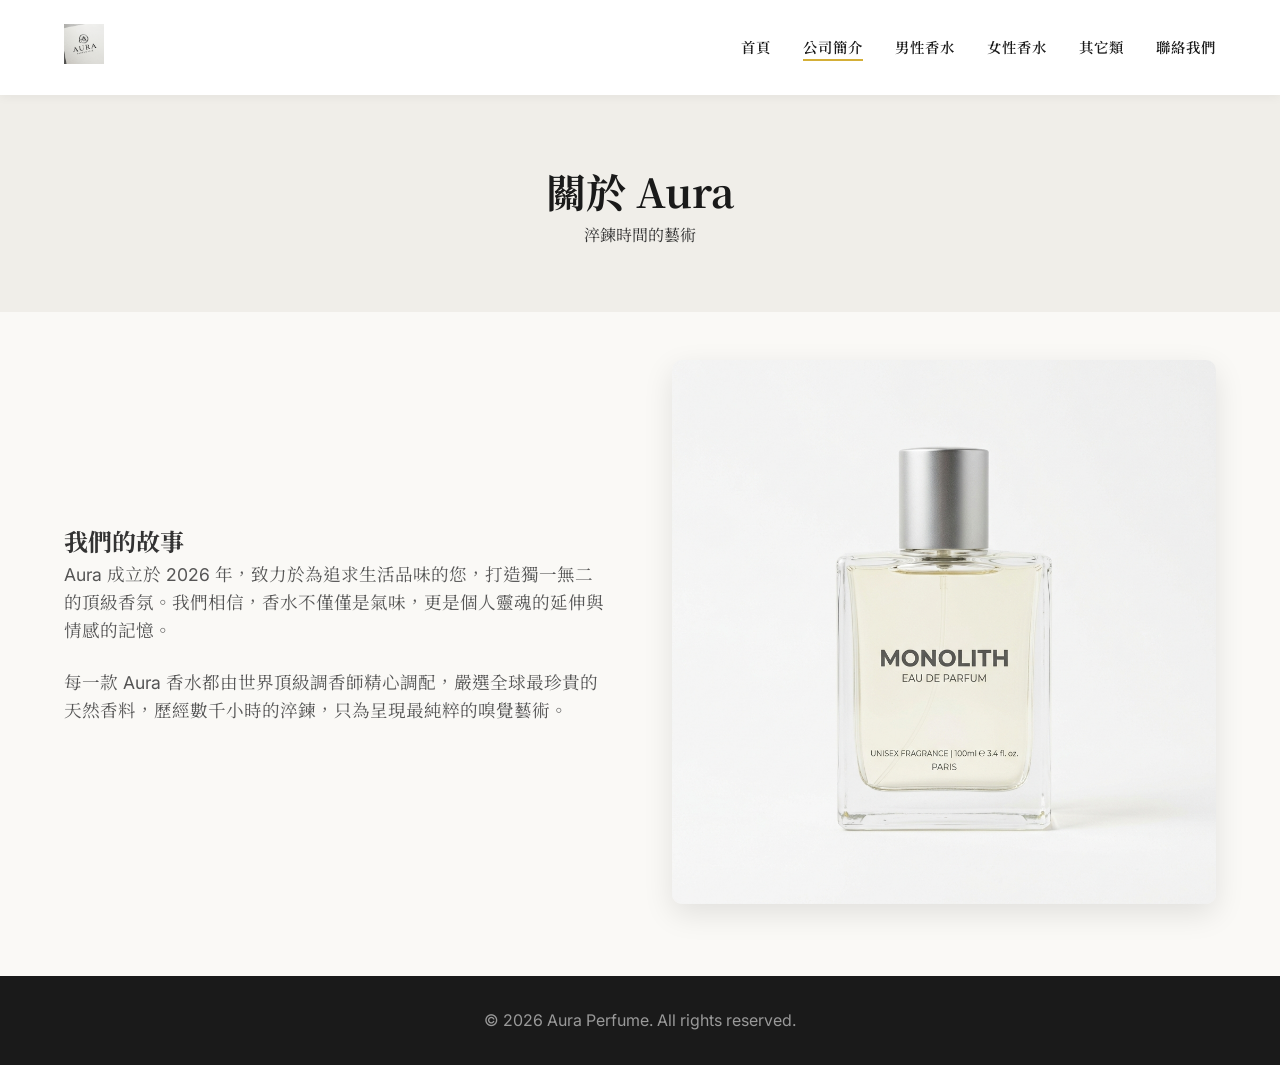
==== about.html @ 18f112ca "Add files via upload" ====
<!DOCTYPE html>
<html lang="zh-TW">
<head>
    <meta charset="UTF-8">
    <meta name="viewport" content="width=device-width, initial-scale=1.0">
    <title>公司簡介 | Aura 香水</title>
    <link rel="stylesheet" href="css/style.css">
    <link href="https://fonts.googleapis.com/css2?family=Noto+Serif+TC:wght@300;400;700&family=Inter:wght@300;400;600&display=swap" rel="stylesheet">
</head>
<body>
    <nav class="navbar">
        <div class="logo">
            <a href="index.html"><img src="images/logo.png" alt="Aura Logo" id="logo-img" onerror="this.src='images/logo.webp'"></a>
        </div>
        <ul class="nav-links">
            <li><a href="index.html">首頁</a></li>
            <li><a href="about.html" class="active">公司簡介</a></li>
            <li><a href="men.html">男性香水</a></li>
            <li><a href="women.html">女性香水</a></li>
            <li><a href="other.html">其它類</a></li>
            <li><a href="contact.html">聯絡我們</a></li>
        </ul>
    </nav>

    <header class="page-header">
        <h1>關於 Aura</h1>
        <p>淬鍊時間的藝術</p>
    </header>

    <main class="about-content">
        <div class="about-text">
            <h2>我們的故事</h2>
            <p>Aura 成立於 2026 年，致力於為追求生活品味的您，打造獨一無二的頂級香氛。我們相信，香水不僅僅是氣味，更是個人靈魂的延伸與情感的記憶。</p>
            <p>每一款 Aura 香水都由世界頂級調香師精心調配，嚴選全球最珍貴的天然香料，歷經數千小時的淬鍊，只為呈現最純粹的嗅覺藝術。</p>
        </div>
        <div class="about-image">
            <img src="images/perfume_o_1.png" alt="About Aura" onerror="this.src='images/perfume_o_1.webp'">
        </div>
    </main>

    <footer>
        <p>&copy; 2026 Aura Perfume. All rights reserved.</p>
    </footer>

    <script src="js/products.js"></script>
    <script src="js/main.js"></script>
</body>
</html>
---- css/style.css ----
/* css/style.css */
:root {
    --primary-color: #1a1a1a;
    --secondary-color: #d4af37; /* gold */
    --bg-color: #faf9f6; /* off-white */
    --text-color: #333;
    --light-text: #fff;
    --transition: all 0.3s ease;
}

* {
    margin: 0;
    padding: 0;
    box-sizing: border-box;
}

body {
    font-family: 'Inter', 'Noto Serif TC', serif;
    background-color: var(--bg-color);
    color: var(--text-color);
    line-height: 1.6;
}

h1, h2, h3, .logo {
    font-family: 'Noto Serif TC', serif;
}

/* Navbar */
.navbar {
    display: flex;
    justify-content: space-between;
    align-items: center;
    padding: 1.5rem 5%;
    background-color: rgba(255, 255, 255, 0.95);
    position: sticky;
    top: 0;
    z-index: 1000;
    box-shadow: 0 2px 10px rgba(0,0,0,0.05);
    backdrop-filter: blur(10px);
}

.logo img {
    height: 40px;
    transition: var(--transition);
}

.logo img:hover {
    transform: scale(1.05);
}

.nav-links {
    list-style: none;
    display: flex;
    gap: 2rem;
}

.nav-links a {
    text-decoration: none;
    color: var(--primary-color);
    font-weight: 600;
    text-transform: uppercase;
    letter-spacing: 1px;
    font-size: 0.9rem;
    transition: var(--transition);
    position: relative;
}

.nav-links a::after {
    content: '';
    position: absolute;
    bottom: -5px;
    left: 0;
    width: 0;
    height: 2px;
    background-color: var(--secondary-color);
    transition: var(--transition);
}

.nav-links a:hover::after, .nav-links a.active::after {
    width: 100%;
}

/* Hero Section */
.hero {
    height: 80vh;
    background-color: #333;
    background-image: linear-gradient(rgba(0, 0, 0, 0.5), rgba(0, 0, 0, 0.5)), url('../images/perfume_m_1.webp');
    background-position: center;
    background-size: cover;
    display: flex;
    align-items: center;
    justify-content: center;
    text-align: center;
    color: var(--light-text);
}

.hero-content h1 {
    font-size: 4rem;
    margin-bottom: 1rem;
    animation: fadeInDown 1s ease;
}

.hero-content p {
    font-size: 1.2rem;
    margin-bottom: 2rem;
    animation: fadeInUp 1s ease 0.3s;
    animation-fill-mode: both;
}

.btn {
    display: inline-block;
    padding: 1rem 2.5rem;
    background-color: var(--secondary-color);
    color: var(--light-text);
    text-decoration: none;
    font-weight: 600;
    border-radius: 30px;
    transition: var(--transition);
    border: 2px solid var(--secondary-color);
    cursor: pointer;
}

.btn:hover {
    background-color: transparent;
    color: var(--secondary-color);
}

/* Page Header */
.page-header {
    padding: 4rem 5%;
    text-align: center;
    background-color: #f0eee9;
    margin-bottom: 3rem;
}

.page-header h1 {
    font-size: 2.5rem;
    color: var(--primary-color);
}

/* Product Grid */
.product-grid {
    display: grid;
    grid-template-columns: repeat(auto-fill, minmax(250px, 1fr));
    gap: 2rem;
    padding: 0 5% 3rem;
}

.product-card {
    background: #fff;
    border-radius: 10px;
    overflow: hidden;
    box-shadow: 0 5px 15px rgba(0,0,0,0.05);
    transition: var(--transition);
    cursor: pointer;
    text-align: center;
    padding-bottom: 1.5rem;
    text-decoration: none;
    color: inherit;
    display: block;
}

.product-card:hover {
    transform: translateY(-10px);
    box-shadow: 0 15px 30px rgba(0,0,0,0.1);
}

.product-image {
    width: 100%;
    height: 300px;
    object-fit: cover;
    transition: var(--transition);
}

.product-card:hover .product-image {
    transform: scale(1.05);
}

.product-card h3 {
    margin: 1.5rem 0 0.5rem;
    font-size: 1.2rem;
}

.product-card p {
    color: var(--secondary-color);
    font-weight: 600;
}

/* Product Detail */
.product-detail {
    display: flex;
    flex-wrap: wrap;
    gap: 4rem;
    padding: 4rem 5%;
    max-width: 1200px;
    margin: 0 auto;
}

.product-detail-img {
    flex: 1;
    min-width: 300px;
}

.product-detail-img img {
    width: 100%;
    border-radius: 10px;
    box-shadow: 0 10px 30px rgba(0,0,0,0.1);
}

.product-detail-info {
    flex: 1;
    min-width: 300px;
    display: flex;
    flex-direction: column;
    justify-content: center;
}

.product-detail-info h1 {
    font-size: 2.5rem;
    margin-bottom: 1rem;
}

.product-price {
    font-size: 1.5rem;
    color: var(--secondary-color);
    font-weight: 600;
    margin-bottom: 2rem;
}

.product-desc {
    margin-bottom: 2rem;
    color: #666;
}

/* About Section */
.about-content {
    display: flex;
    flex-wrap: wrap;
    gap: 4rem;
    padding: 0 5% 4rem;
    align-items: center;
}

.about-text {
    flex: 1;
    min-width: 300px;
}

.about-text p {
    margin-bottom: 1.5rem;
    font-size: 1.1rem;
    color: #555;
}

.about-image {
    flex: 1;
    min-width: 300px;
}

.about-image img {
    width: 100%;
    border-radius: 10px;
    box-shadow: 0 10px 30px rgba(0,0,0,0.1);
}

/* Forms */
.contact-form {
    max-width: 600px;
    margin: 0 auto 4rem;
    padding: 0 5%;
}

.form-group {
    margin-bottom: 1.5rem;
}

.form-group input, .form-group textarea {
    width: 100%;
    padding: 1rem;
    border: 1px solid #ddd;
    border-radius: 5px;
    font-family: inherit;
    transition: var(--transition);
}

.form-group input:focus, .form-group textarea:focus {
    outline: none;
    border-color: var(--secondary-color);
}

.form-group textarea {
    height: 150px;
    resize: vertical;
}

/* Footer */
footer {
    text-align: center;
    padding: 2rem;
    background-color: var(--primary-color);
    color: #999;
    margin-top: auto;
}

/* Animations */
@keyframes fadeInDown {
    from { opacity: 0; transform: translateY(-30px); }
    to { opacity: 1; transform: translateY(0); }
}

@keyframes fadeInUp {
    from { opacity: 0; transform: translateY(30px); }
    to { opacity: 1; transform: translateY(0); }
}
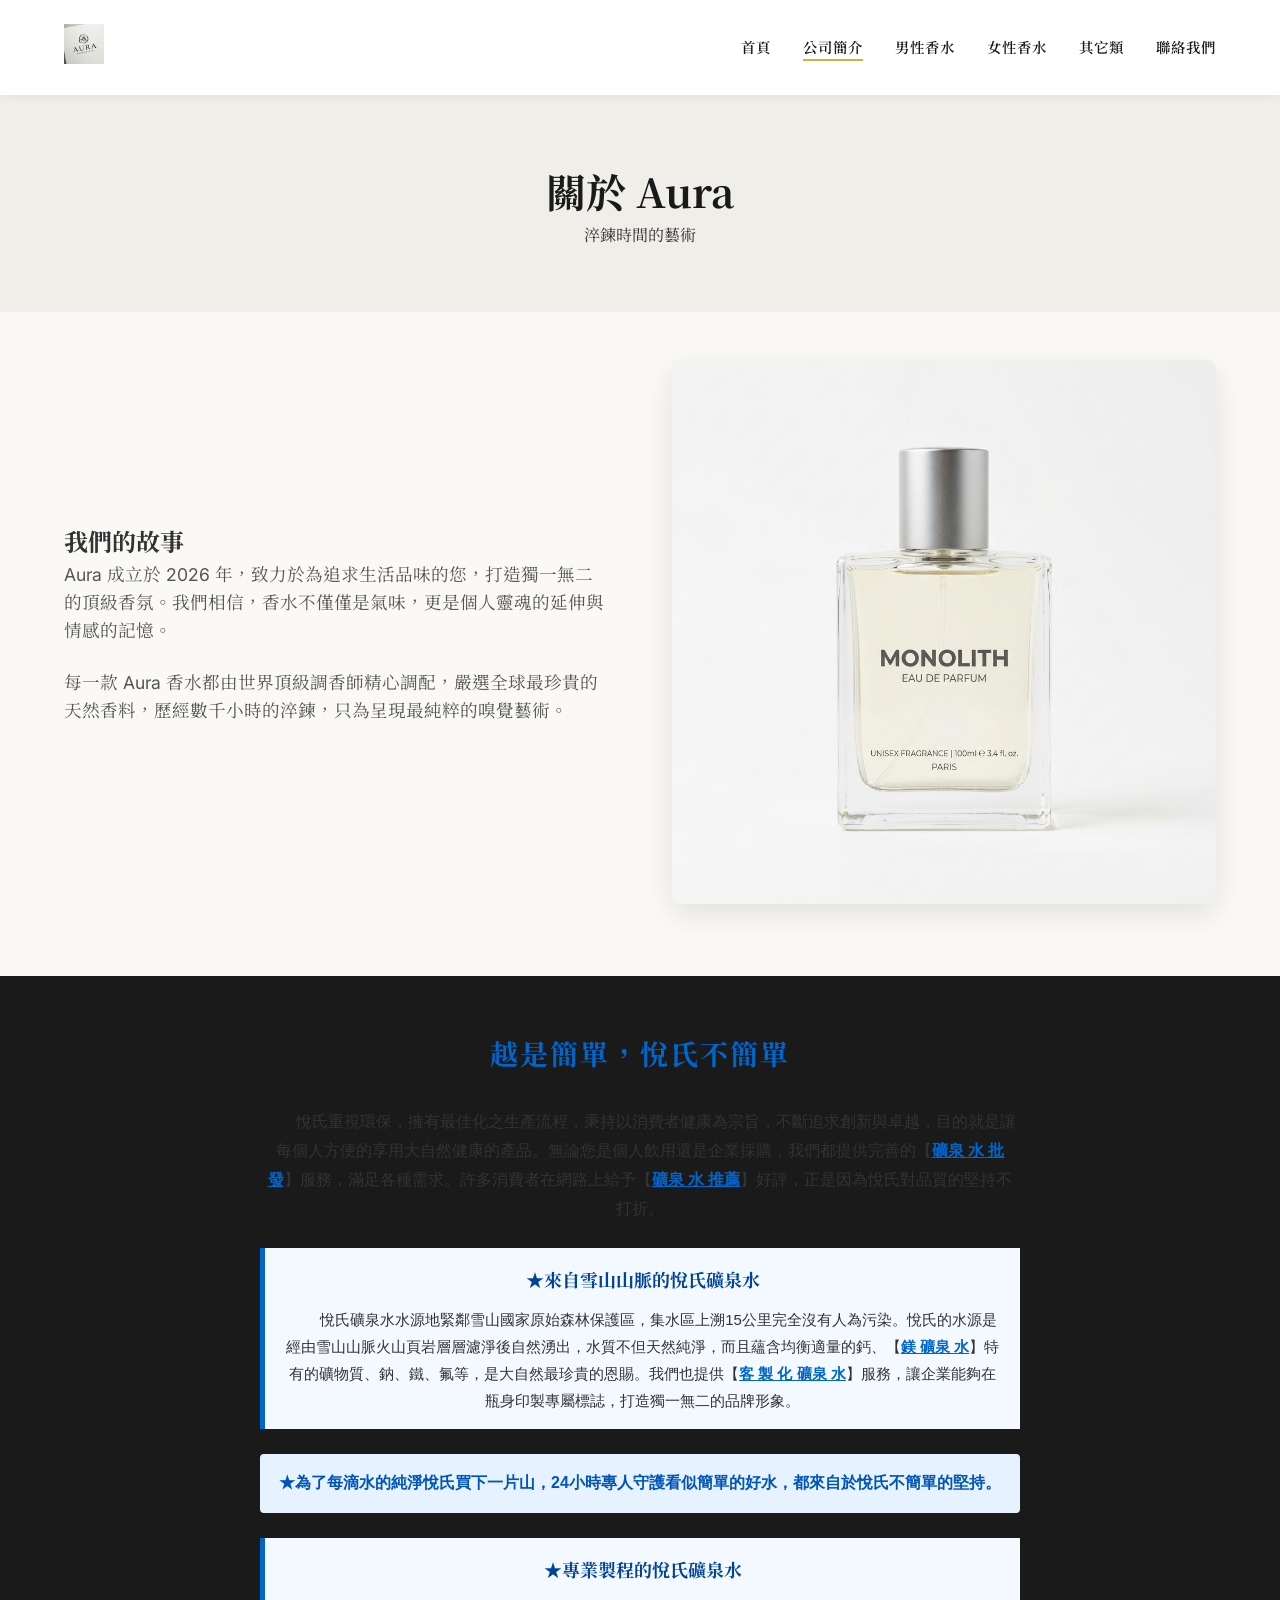
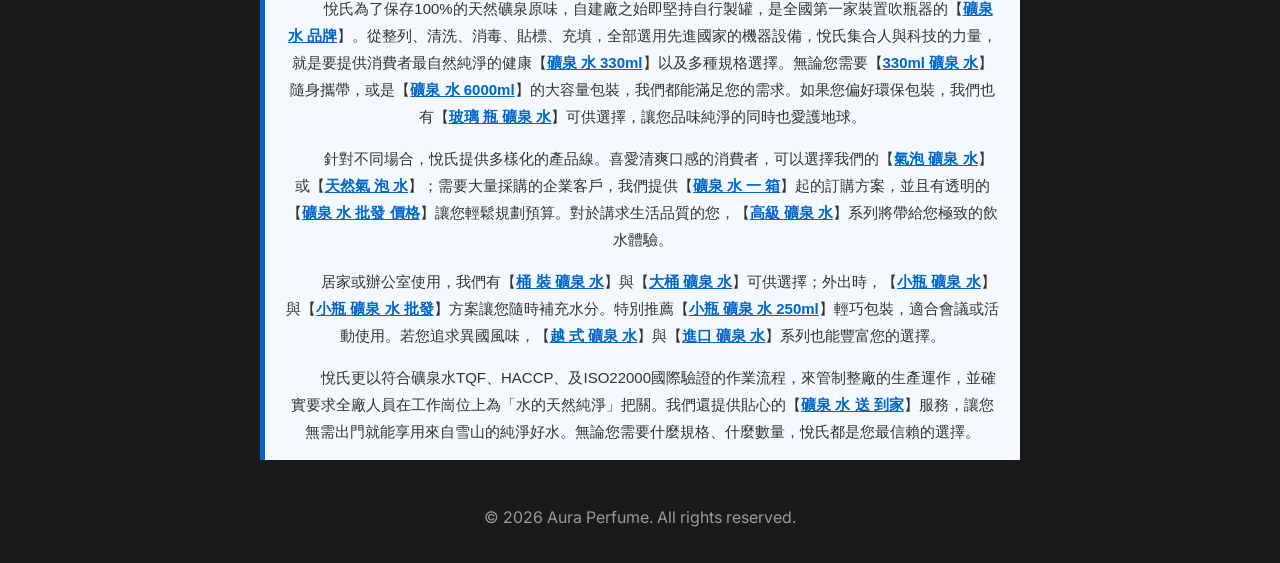
==== commit 76076f96: "Add files via upload" ====
--- a/about.html
+++ b/about.html
@@ -39,6 +39,52 @@
     </main>
 
     <footer>
+        <div style="font-family: 'Helvetica Neue', Helvetica, Arial, 'Microsoft JhengHei', sans-serif; max-width: 800px; margin: 0 auto; padding: 20px; line-height: 1.8; color: #333333;">
+
+    <!-- 主標題 -->
+    <h1 style="font-size: 28px; color: #0066cc; text-align: center; margin-bottom: 30px; letter-spacing: 2px;">越是簡單，悅氏不簡單</h1>
+
+    <!-- 引言段落 -->
+    <p style="font-size: 16px; margin-bottom: 25px; text-indent: 32px;">
+        悅氏重視環保，擁有最佳化之生產流程，秉持以消費者健康為宗旨，不斷追求創新與卓越，目的就是讓每個人方便的享用大自然健康的產品。無論您是個人飲用還是企業採購，我們都提供完善的【<strong style="color: #0066cc; text-decoration: underline;">礦泉 水 批發</strong>】服務，滿足各種需求。許多消費者在網路上給予【<strong style="color: #0066cc; text-decoration: underline;">礦泉 水 推薦</strong>】好評，正是因為悅氏對品質的堅持不打折。
+    </p>
+
+    <!-- 特色區塊一 -->
+    <div style="background-color: #f4f9ff; border-left: 5px solid #0066cc; padding: 15px 20px; margin-bottom: 25px;">
+        <h2 style="font-size: 18px; color: #004499; margin: 0 0 10px 0;">★來自雪山山脈的悅氏礦泉水</h2>
+        <p style="font-size: 15px; margin: 0; text-indent: 32px;">
+            悅氏礦泉水水源地緊鄰雪山國家原始森林保護區，集水區上溯15公里完全沒有人為污染。悅氏的水源是經由雪山山脈火山頁岩層層濾淨後自然湧出，水質不但天然純淨，而且蘊含均衡適量的鈣、【<strong style="color: #0066cc; text-decoration: underline;">鎂 礦泉 水</strong>】特有的礦物質、鈉、鐵、氟等，是大自然最珍貴的恩賜。我們也提供【<strong style="color: #0066cc; text-decoration: underline;">客 製 化 礦泉 水</strong>】服務，讓企業能夠在瓶身印製專屬標誌，打造獨一無二的品牌形象。
+        </p>
+    </div>
+
+    <!-- 核心標語 -->
+    <div style="background-color: #e6f2ff; text-align: center; padding: 15px; margin-bottom: 25px; border-radius: 4px;">
+        <p style="font-size: 16px; color: #0055bb; font-weight: bold; margin: 0;">
+            ★為了每滴水的純淨悅氏買下一片山，24小時專人守護看似簡單的好水，都來自於悅氏不簡單的堅持。
+        </p>
+    </div>
+
+    <!-- 特色區塊二 -->
+    <div style="background-color: #f4f9ff; border-left: 5px solid #0066cc; padding: 15px 20px; margin-bottom: 25px;">
+        <h2 style="font-size: 18px; color: #004499; margin: 0 0 10px 0;">★專業製程的悅氏礦泉水</h2>
+        <p style="font-size: 15px; margin: 0 0 15px 0; text-indent: 32px;">
+            悅氏為了保存100%的天然礦泉原味，自建廠之始即堅持自行製罐，是全國第一家裝置吹瓶器的【<strong style="color: #0066cc; text-decoration: underline;">礦泉 水 品牌</strong>】。從整列、清洗、消毒、貼標、充填，全部選用先進國家的機器設備，悅氏集合人與科技的力量，就是要提供消費者最自然純淨的健康【<strong style="color: #0066cc; text-decoration: underline;">礦泉 水 330ml</strong>】以及多種規格選擇。無論您需要【<strong style="color: #0066cc; text-decoration: underline;">330ml 礦泉 水</strong>】隨身攜帶，或是【<strong style="color: #0066cc; text-decoration: underline;">礦泉 水 6000ml</strong>】的大容量包裝，我們都能滿足您的需求。如果您偏好環保包裝，我們也有【<strong style="color: #0066cc; text-decoration: underline;">玻璃 瓶 礦泉 水</strong>】可供選擇，讓您品味純淨的同時也愛護地球。
+        </p>
+        
+        <p style="font-size: 15px; margin: 0 0 15px 0; text-indent: 32px;">
+            針對不同場合，悅氏提供多樣化的產品線。喜愛清爽口感的消費者，可以選擇我們的【<strong style="color: #0066cc; text-decoration: underline;">氣泡 礦泉 水</strong>】或【<strong style="color: #0066cc; text-decoration: underline;">天然氣 泡 水</strong>】；需要大量採購的企業客戶，我們提供【<strong style="color: #0066cc; text-decoration: underline;">礦泉 水 一 箱</strong>】起的訂購方案，並且有透明的【<strong style="color: #0066cc; text-decoration: underline;">礦泉 水 批發 價格</strong>】讓您輕鬆規劃預算。對於講求生活品質的您，【<strong style="color: #0066cc; text-decoration: underline;">高級 礦泉 水</strong>】系列將帶給您極致的飲水體驗。
+        </p>
+        
+        <p style="font-size: 15px; margin: 0 0 15px 0; text-indent: 32px;">
+            居家或辦公室使用，我們有【<strong style="color: #0066cc; text-decoration: underline;">桶 裝 礦泉 水</strong>】與【<strong style="color: #0066cc; text-decoration: underline;">大桶 礦泉 水</strong>】可供選擇；外出時，【<strong style="color: #0066cc; text-decoration: underline;">小瓶 礦泉 水</strong>】與【<strong style="color: #0066cc; text-decoration: underline;">小瓶 礦泉 水 批發</strong>】方案讓您隨時補充水分。特別推薦【<strong style="color: #0066cc; text-decoration: underline;">小瓶 礦泉 水 250ml</strong>】輕巧包裝，適合會議或活動使用。若您追求異國風味，【<strong style="color: #0066cc; text-decoration: underline;">越 式 礦泉 水</strong>】與【<strong style="color: #0066cc; text-decoration: underline;">進口 礦泉 水</strong>】系列也能豐富您的選擇。
+        </p>
+        
+        <p style="font-size: 15px; margin: 0; text-indent: 32px;">
+            悅氏更以符合礦泉水TQF、HACCP、及ISO22000國際驗證的作業流程，來管制整廠的生產運作，並確實要求全廠人員在工作崗位上為「水的天然純淨」把關。我們還提供貼心的【<strong style="color: #0066cc; text-decoration: underline;">礦泉 水 送 到家</strong>】服務，讓您無需出門就能享用來自雪山的純淨好水。無論您需要什麼規格、什麼數量，悅氏都是您最信賴的選擇。
+        </p>
+    </div>
+
+</div>
         <p>&copy; 2026 Aura Perfume. All rights reserved.</p>
     </footer>
 
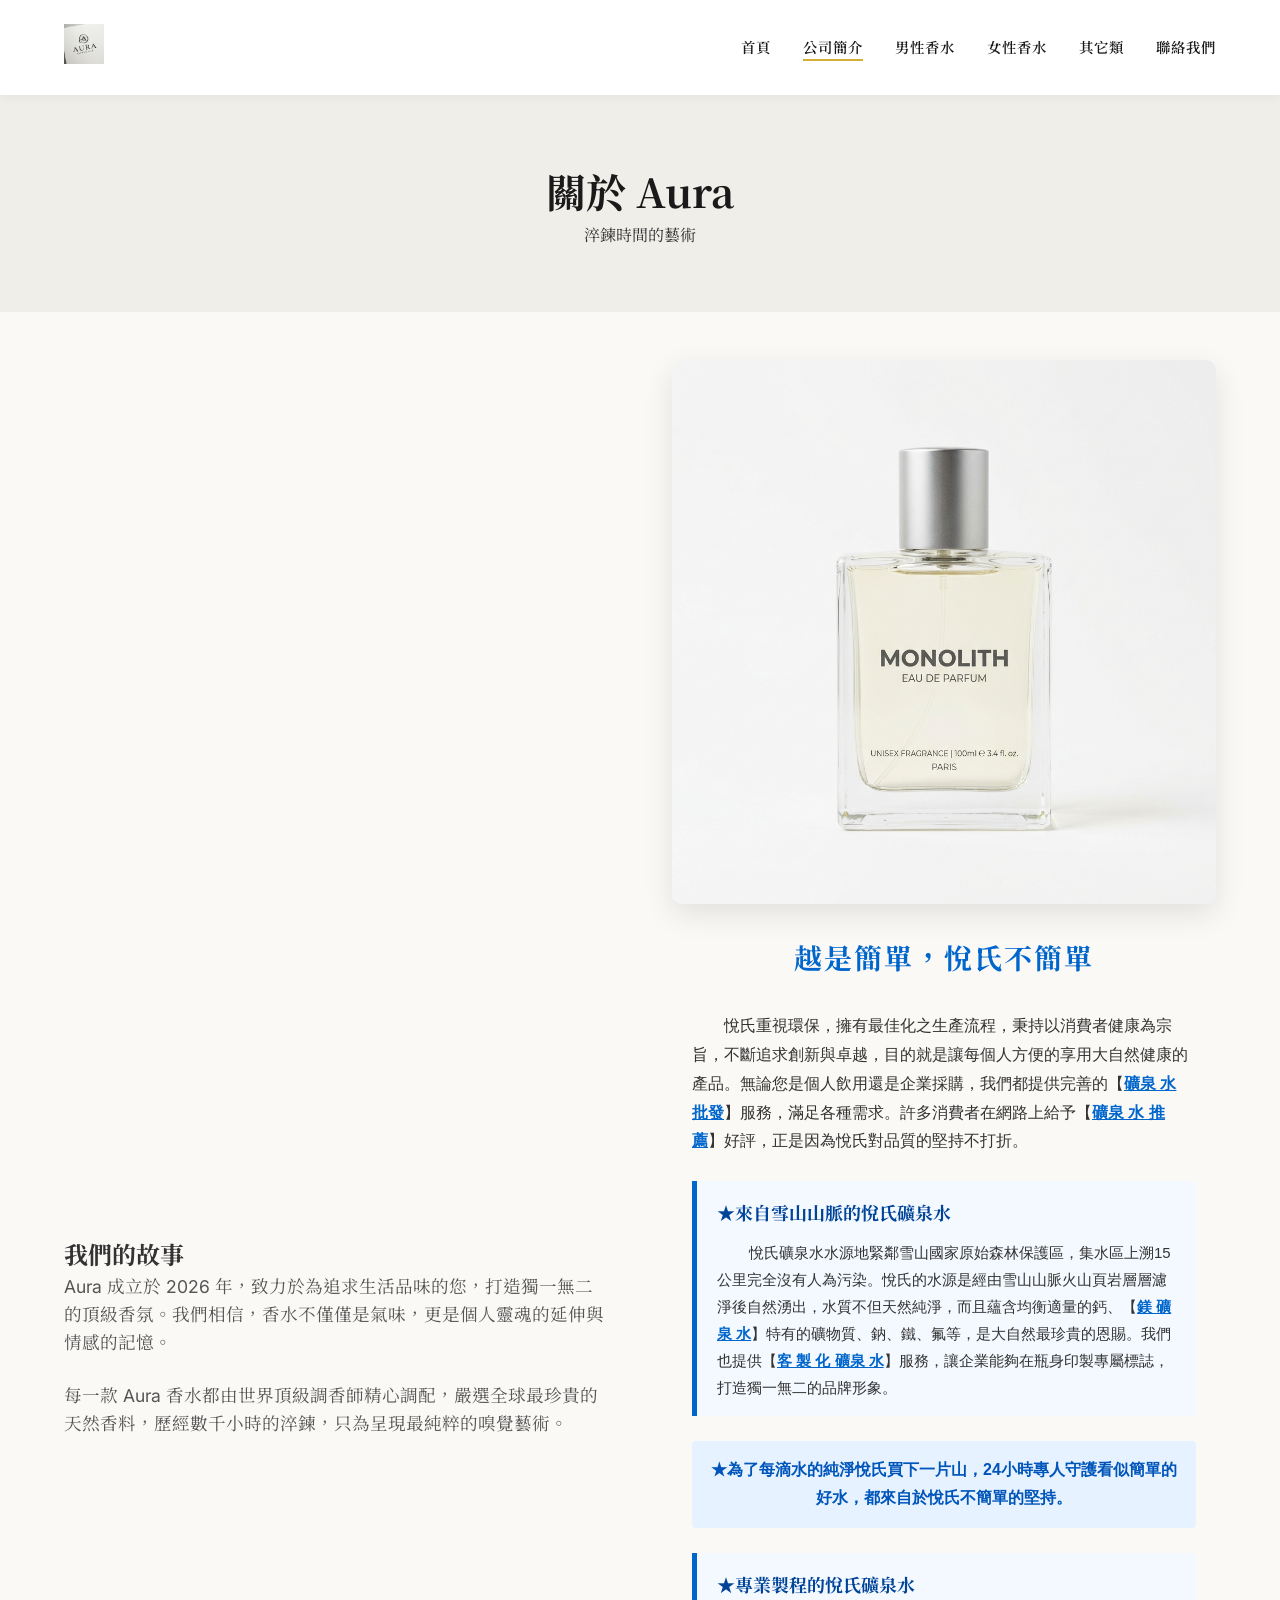
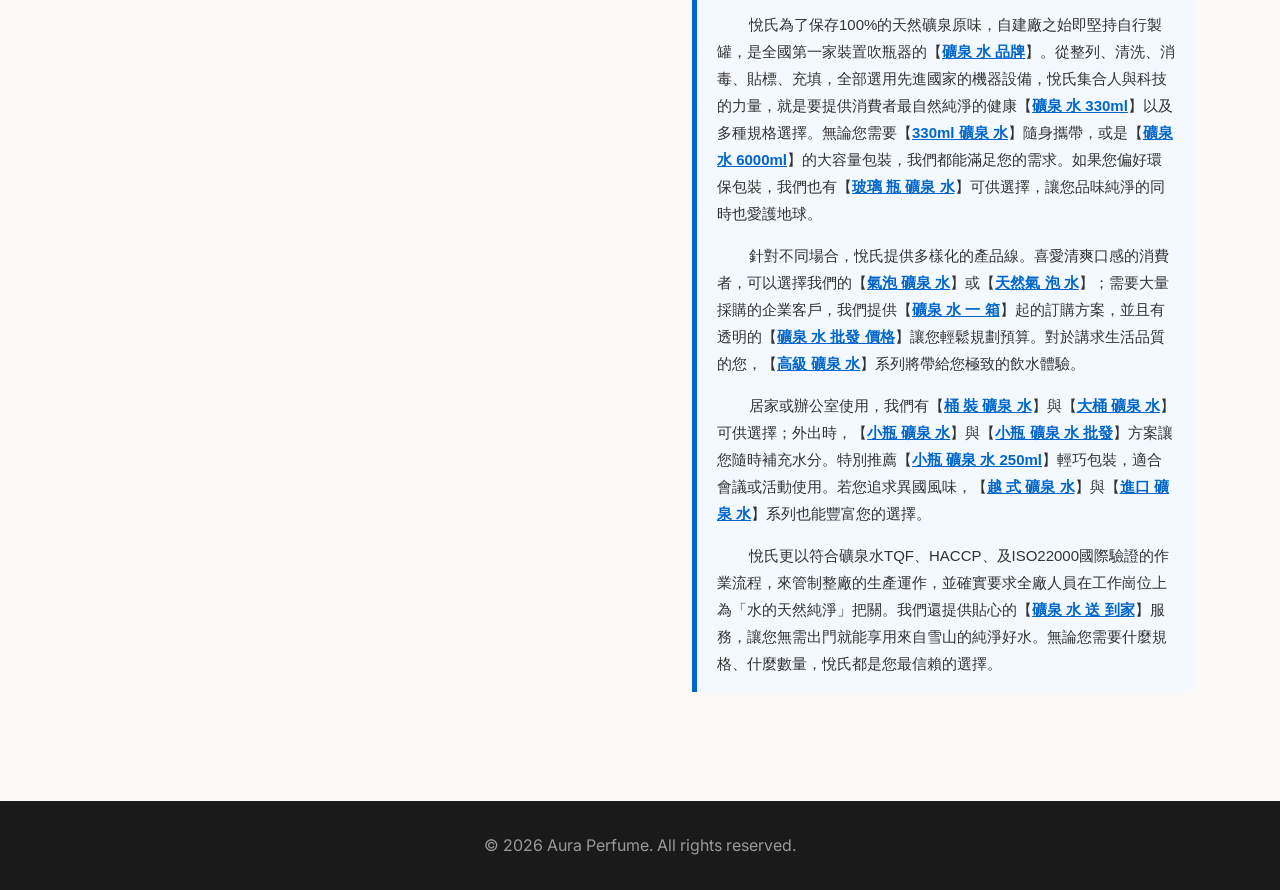
==== commit ba29ab70: "Add files via upload" ====
--- a/about.html
+++ b/about.html
@@ -35,10 +35,6 @@
         </div>
         <div class="about-image">
             <img src="images/perfume_o_1.png" alt="About Aura" onerror="this.src='images/perfume_o_1.webp'">
-        </div>
-    </main>
-
-    <footer>
         <div style="font-family: 'Helvetica Neue', Helvetica, Arial, 'Microsoft JhengHei', sans-serif; max-width: 800px; margin: 0 auto; padding: 20px; line-height: 1.8; color: #333333;">
 
     <!-- 主標題 -->
@@ -85,6 +81,10 @@
     </div>
 
 </div>
+        </div>
+    </main>
+
+    <footer>
         <p>&copy; 2026 Aura Perfume. All rights reserved.</p>
     </footer>
 
